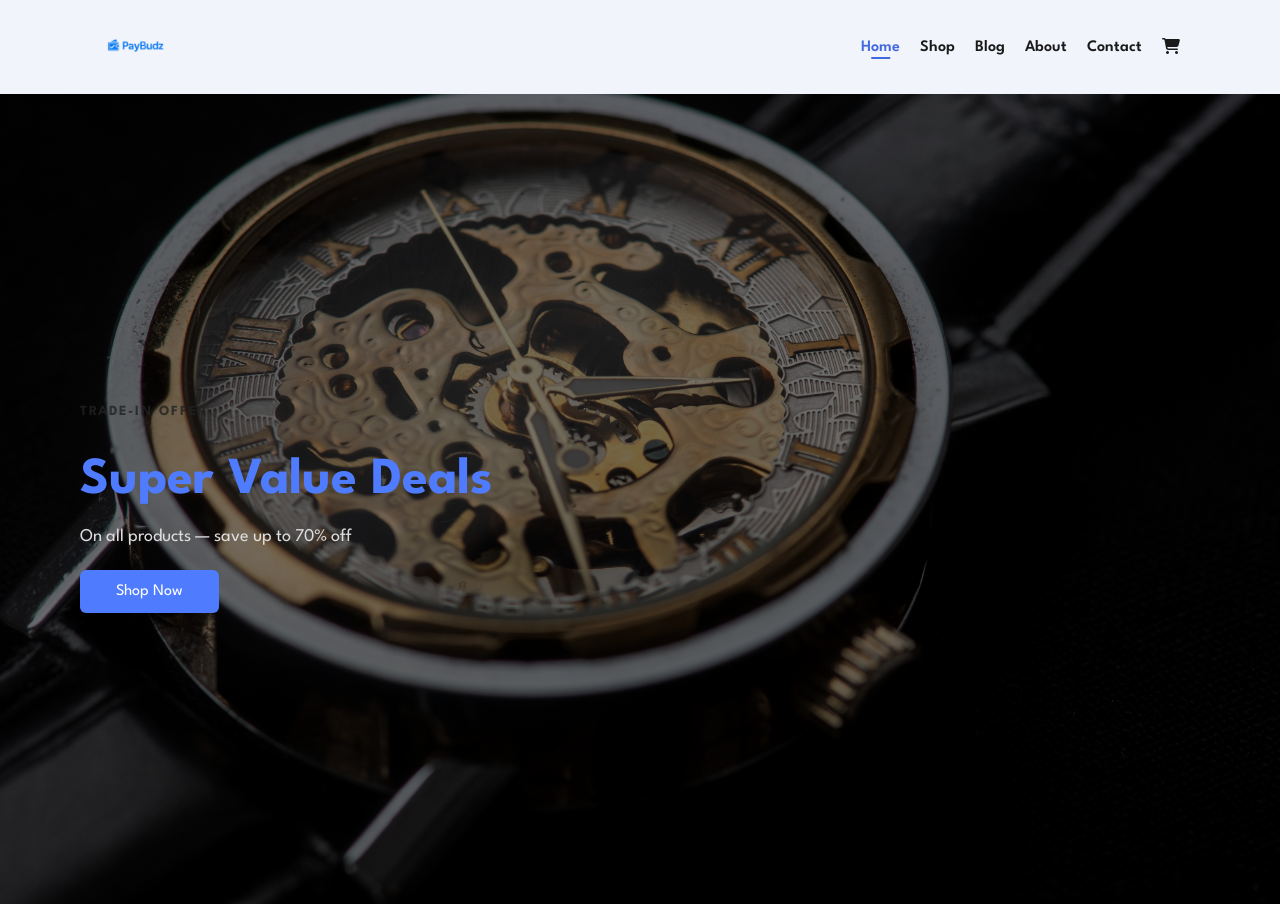
==== test.html @ e3bc3202 "initial commit for TONA project" ====
<!DOCTYPE html>
<html lang="en">
<head>
    <meta charset="UTF-8">
    <meta name="viewport" content="width=device-width, initial-scale=1.0">
    <title>My E-commerce Store</title>
    
    <!-- Google Fonts -->
    <link href="https://fonts.googleapis.com/css2?family=League+Spartan:wght@100..900&family=Poppins:wght@100;200;300;400;500;600;700;800;900&display=swap" rel="stylesheet">
    
    <!-- Font Awesome -->
    <link rel="stylesheet" href="https://cdnjs.cloudflare.com/ajax/libs/font-awesome/6.5.1/css/all.min.css"/>
    
    <style>
        /* Import Google Fonts */
* {
    margin: 0;
    padding: 0;
    box-sizing: border-box;
    font-family: 'League Spartan', 'Poppins', sans-serif;
}

body {
    width: 100%;
}

/* Typography */
h1 { font-size: 50px; line-height: 64px; color: #222; }
h2 { font-size: 46px; line-height: 54px; color: #222; }
h4 { font-size: 20px; line-height: 54px; color: #222; }
p { font-size: 16px; color: #465b52; margin: 15px 0 20px 0; }

/* Header */
#header {
  position: sticky;
  top: 0;
  z-index: 1000;
  background: #f2f4fb;
}

.header-container {
  max-width: 1200px;
  margin: auto;
  padding: 10px 60px;
  display: flex;
  align-items: center;
  justify-content: space-between;
}


.logo {
    width: 150px;
}

#navbar {
    display: flex;
    align-items: center;
    gap: 20px;
}

#navbar li {
    list-style: none;
    position: relative;
}

#navbar li a {
    text-decoration: none;
    font-size: 16px;
    font-weight: 600;
    color: #1a1a1a;
    transition: 0.3s ease;
}

#navbar li a:hover,
#navbar li a.active {
    color: royalblue;
}

#navbar li a.active::after,
#navbar li a:hover::after {
    content: "";
    width: 50%;
    height: 2px;
    background: royalblue;
    position: absolute;
    bottom: -4px;
    left: 50%;
    transform: translateX(-50%);
}

/* Mobile Menu */
#mobile-menu {
    display: none;
    font-size: 24px;
    cursor: pointer;
}

/* Hero Section */
#hero {
  position: relative;
  height: 90vh;
  background: url(./image/close-up-clock-with-time-change.jpg) center/cover no-repeat;
  display: flex;
  align-items: center;
}

.hero-overlay {
  position: absolute;
  inset: 0;
  background: rgba(0,0,0,0.55);
}

.hero-content {
  position: relative;
  max-width: 600px;
  margin-left: 80px;
  color: white;
}

.hero-content h4 {
  font-size: 14px;
  letter-spacing: 2px;
  text-transform: uppercase;
  opacity: 0.8;
}

.hero-content h1 {
  font-size: 52px;
  margin: 10px 0;
  color: #4f7cff;
}

.hero-content p {
  font-size: 18px;
  margin-bottom: 25px;
  color: #ddd;
}

.hero-content button {
  background: #4f7cff;
  color: white;
  padding: 14px 36px;
  border: none;
  font-size: 16px;
  cursor: pointer;
  border-radius: 6px;
  transition: 0.3s ease;
}

.hero-content button:hover {
  background: #355ad8;
}


/* Responsive */
@media screen and (max-width: 768px) {
    #header {
        padding: 15px 20px;
        flex-wrap: wrap;
    }

    #navbar {
        display: none;
        flex-direction: column;
        width: 100%;
        background-color: #E3E6F3;
        margin-top: 10px;
        padding: 10px 0;
    }

    #navbar.active {
        display: flex;
    }

    #navbar li {
        text-align: center;
        padding: 10px 0;
    }

    #mobile-menu {
        display: block;
    }

    #hero {
        padding: 0 20px;
        text-align: center;
        align-items: center;
    }

    #hero h1, #hero h2, #hero h4 {
        line-height: normal;
    }
}

    </style>
</head>
<body>

<!-- Header / Navbar -->
<header id="header">
  <div class="header-container">
    <a href="#" class="logo">
      <img src="./image/logome.png" alt="PayBudz logo" height="70px">
    </a>

    <nav>
      <ul id="navbar">
        <li><a class="active" href="#">Home</a></li>
        <li><a href="#">Shop</a></li>
        <li><a href="#">Blog</a></li>
        <li><a href="#">About</a></li>
        <li><a href="#">Contact</a></li>
        <li class="cart">
          <a href="#"><i class="fa-solid fa-cart-shopping"></i></a>
        </li>
      </ul>
    </nav>
  </div>
</header>

<section id="hero">
  <div class="hero-overlay"></div>

  <div class="hero-content">
    <h4>Trade-in Offer</h4>
    <h1>Super Value Deals</h1>
    <p>On all products — save up to 70% off</p>
    <button>Shop Now</button>
  </div>
</section>

<script src="script.js"></script>
</body>
</html>
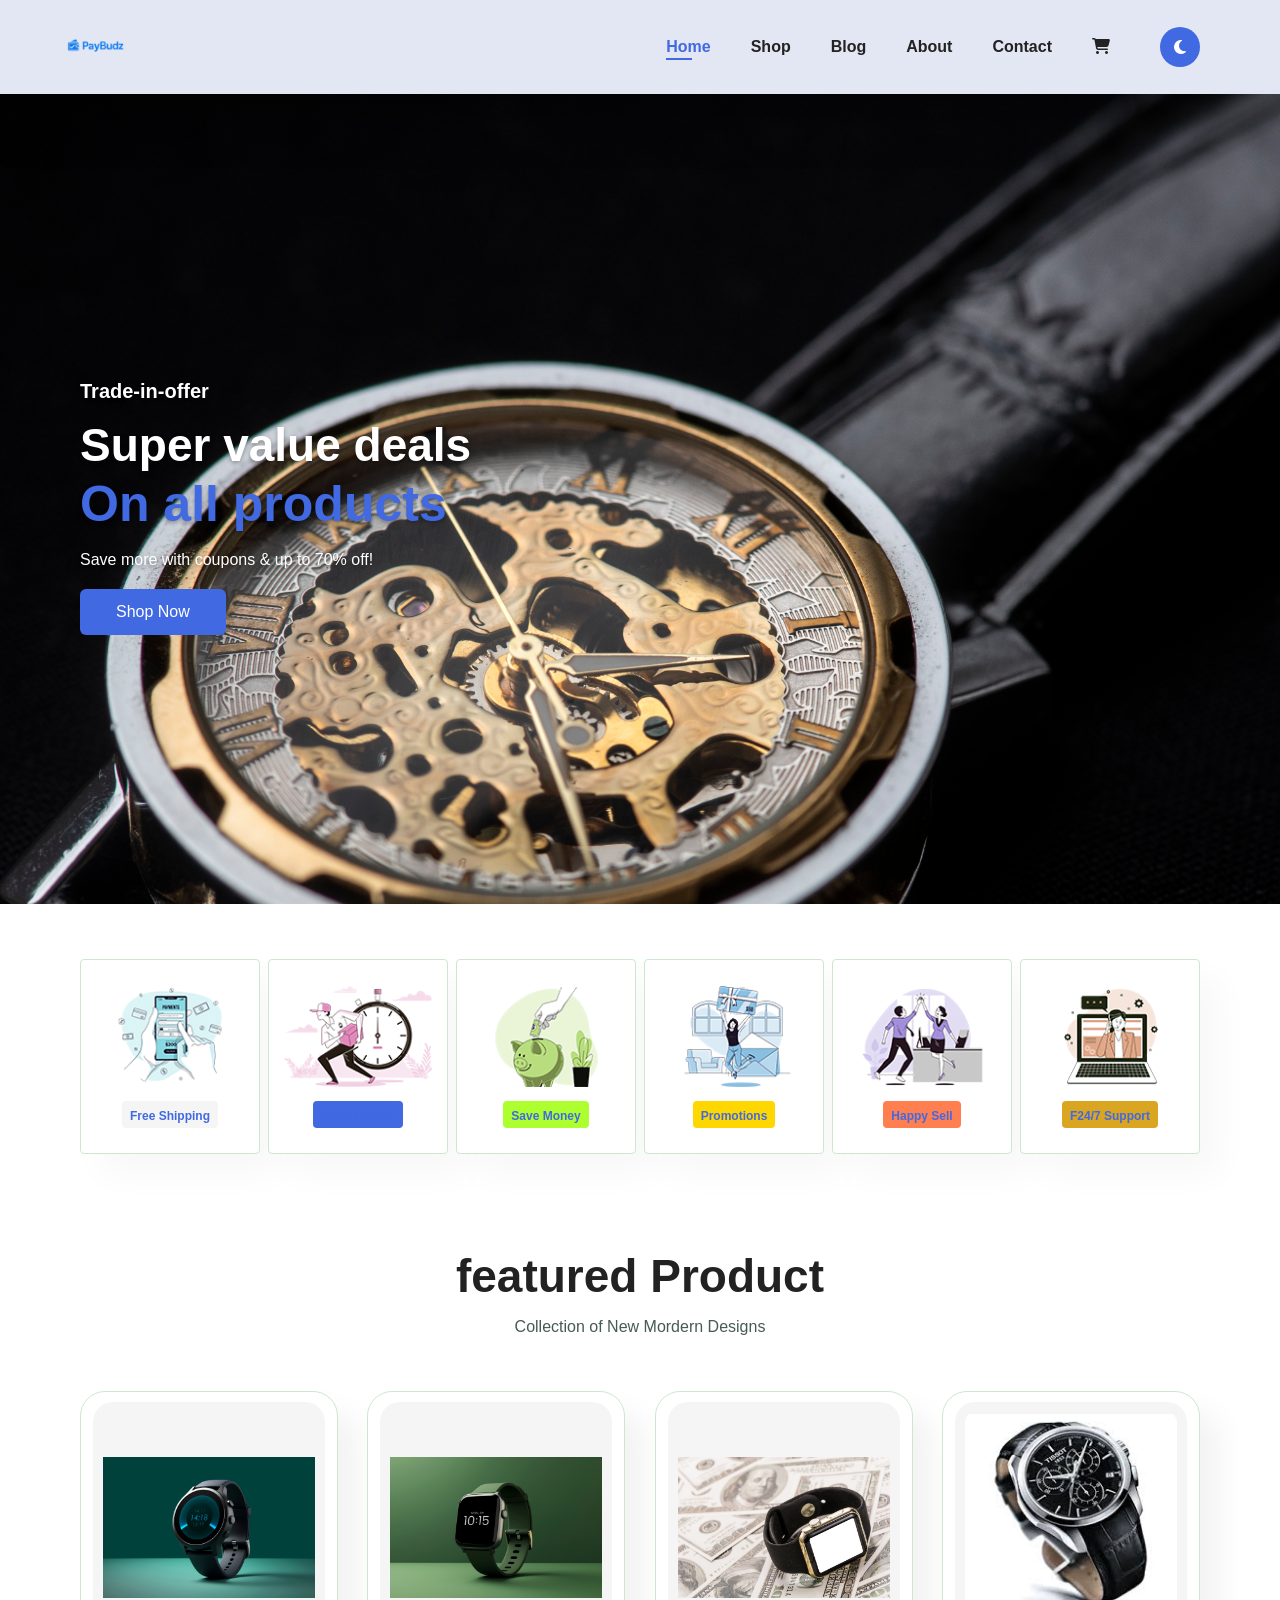
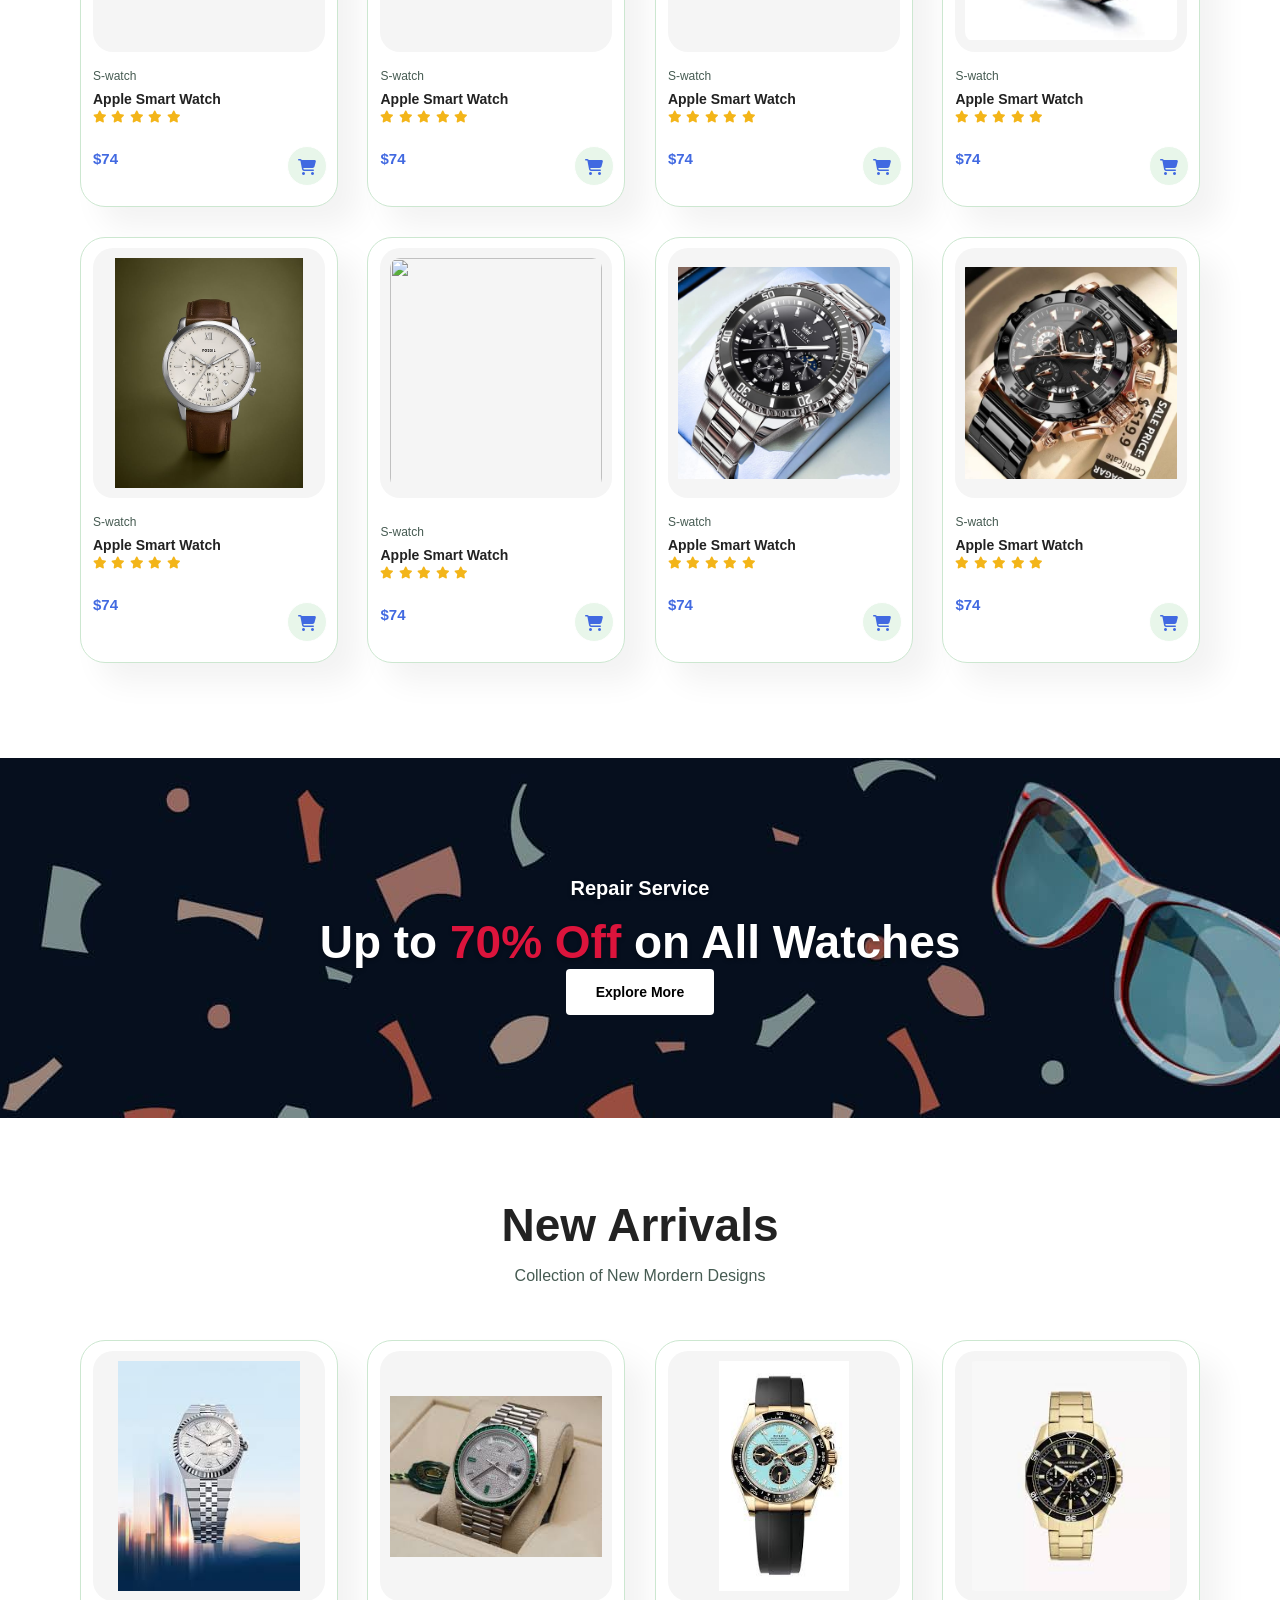
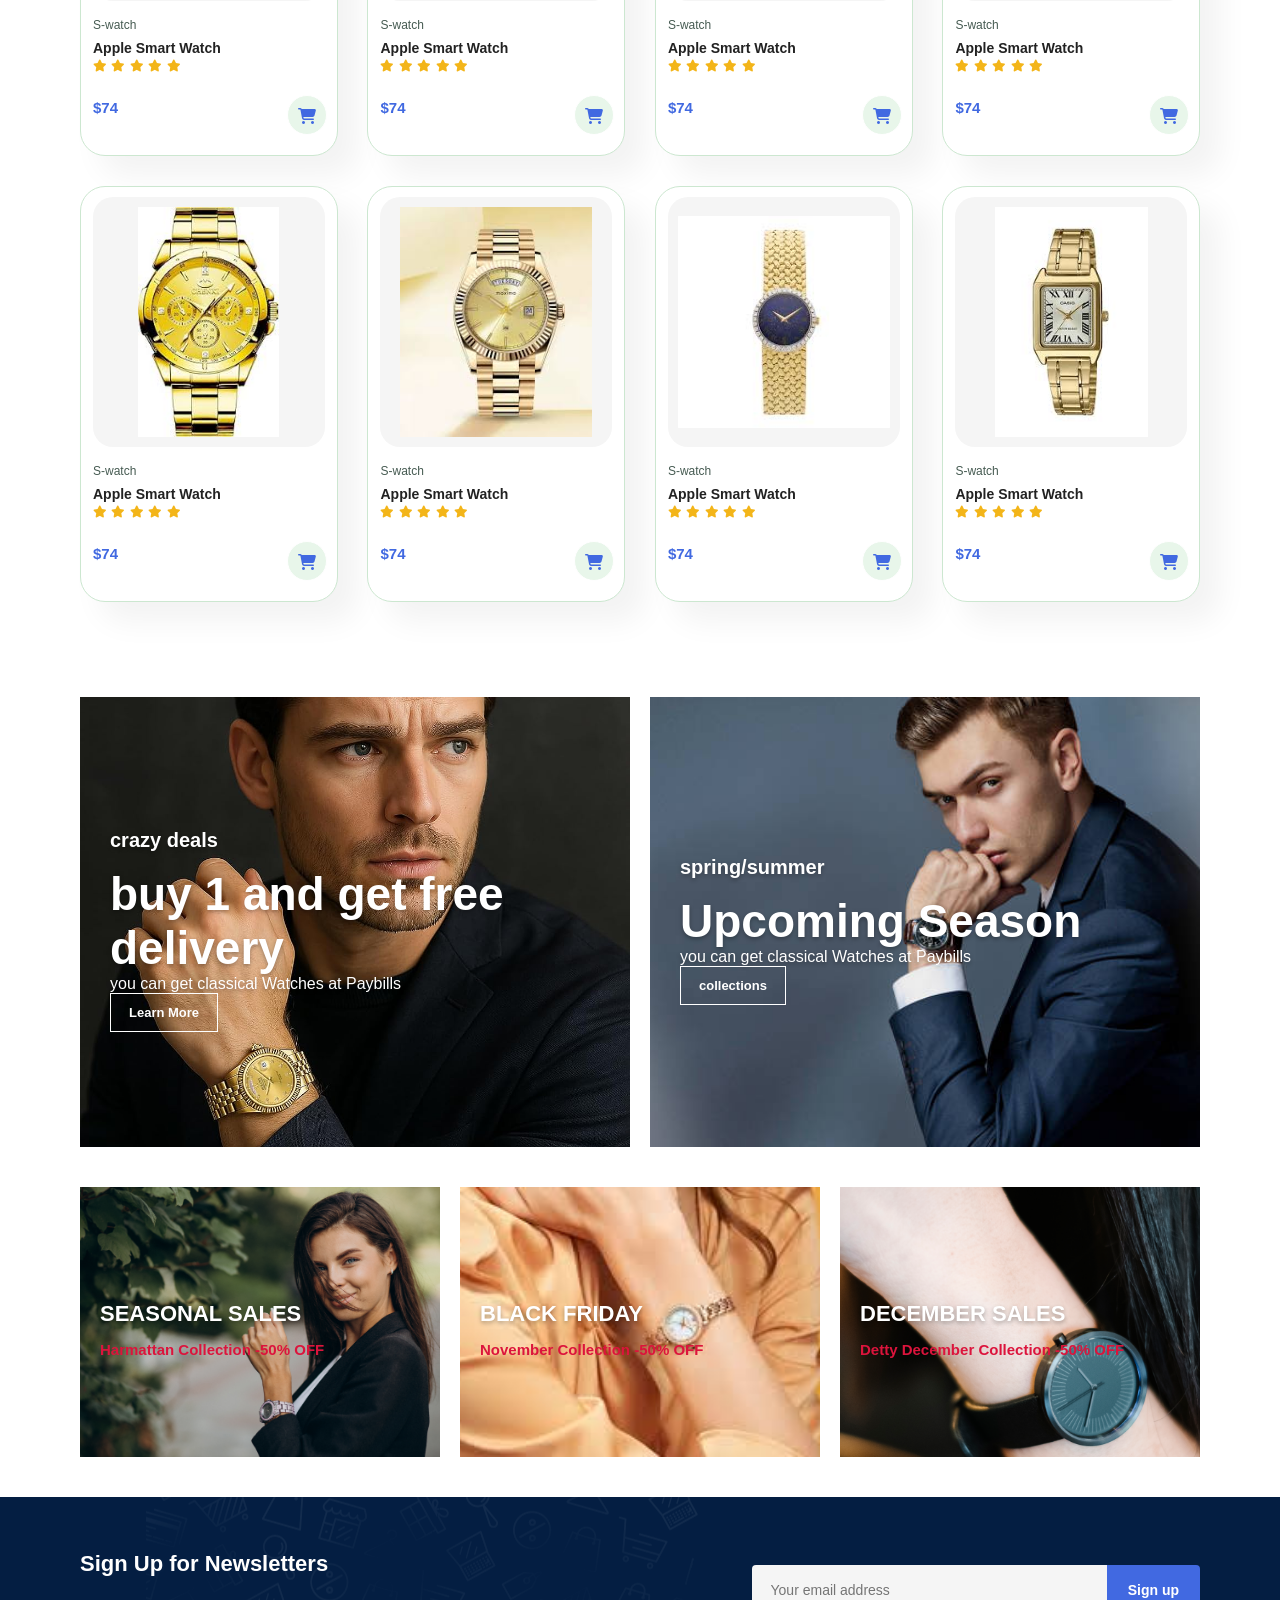
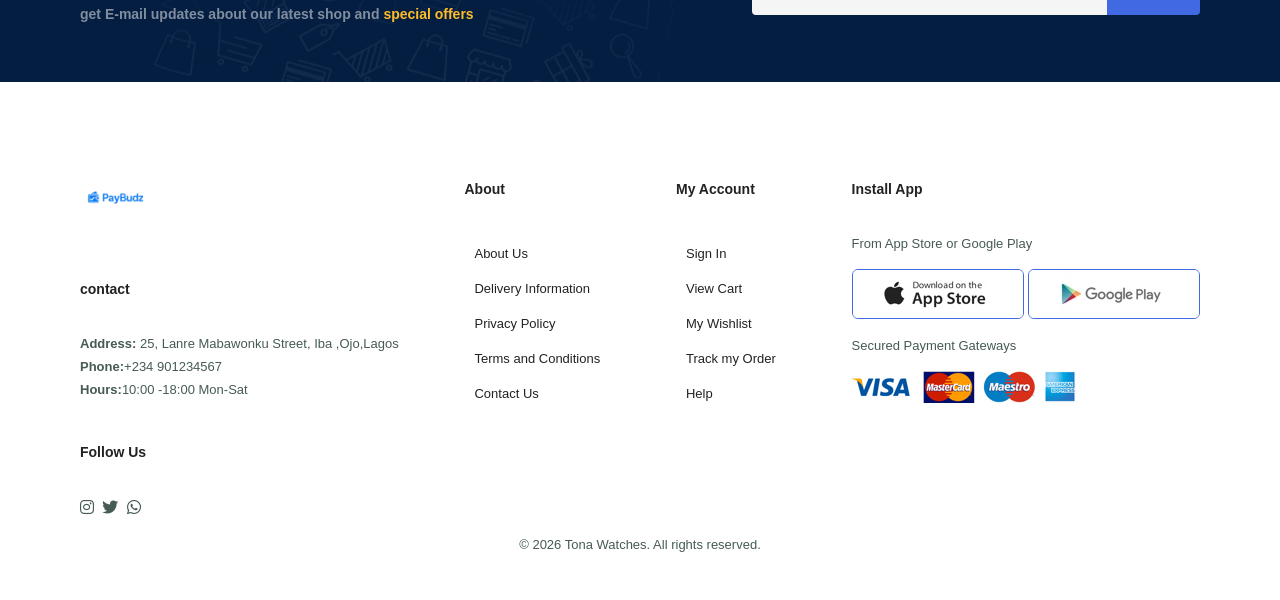
==== commit c46d33b9: "update project" ====
--- a/test.html
+++ b/test.html
@@ -3,63 +3,225 @@
 <head>
     <meta charset="UTF-8">
     <meta name="viewport" content="width=device-width, initial-scale=1.0">
-    <title>My E-commerce Store</title>
-    
-    <!-- Google Fonts -->
+    <title>index.html</title>
+     <!-- Google Fonts -->
     <link href="https://fonts.googleapis.com/css2?family=League+Spartan:wght@100..900&family=Poppins:wght@100;200;300;400;500;600;700;800;900&display=swap" rel="stylesheet">
     
     <!-- Font Awesome -->
     <link rel="stylesheet" href="https://cdnjs.cloudflare.com/ajax/libs/font-awesome/6.5.1/css/all.min.css"/>
-    
-    <style>
-        /* Import Google Fonts */
+   <!-- <link rel="stylesheet"  href="https://cdnjs.cloudflare.com/ajax/libs/font-awesome/5.15.4/css/all.min.css"/> -->
+
+   <style>
+    @import url('https://fonts.googleapis.com/css2?family=League+Spartan:wght@100..900&family=Poppins:ital,wght@0,100;0,200;0,300;0,400;0,500;0,600;0,700;0,800;0,900;1,100;1,200;1,300;1,400;1,500;1,600;1,700;1,800;1,900&display=swap');
+
+/* ============ CSS VARIABLES FOR THEMES ============ */
+:root {
+    /* 🌞 Light Mode (Default) */
+    --body-bg: #ffffff;
+    --text-primary: #222222;
+    --text-secondary: #465b52;
+    --text-light: #818ea0;
+    --header-bg: #E3E6F3;
+    --header-shadow: 0 20px 50px rgba(0,0,0,0.4);
+    --card-bg: #ffffff;
+    --card-border: #cce7d0;
+    --card-shadow: 20px 20px 30px rgba(0,0,0,0.05);
+    --card-shadow-hover: 20px 20px 30px rgba(0,0,0,0.06);
+    --accent-color: royalblue;
+    --accent-hover: #355ad8;
+    --button-bg: #ffffff;
+    --button-text: #000000;
+    --button-white-bg: transparent;
+    --button-white-border: #ffffff;
+    --input-bg: #f5f5f5;
+    --input-border: transparent;
+    --footer-bg: #ffffff;
+    --newsletter-bg: #041e42;
+    --newsletter-text: #818ea0;
+    --star-color: rgb(243, 181, 25);
+    --fe-box-bg-1: whitesmoke;
+    --fe-box-bg-2: royalblue;
+    --fe-box-bg-3: greenyellow;
+    --fe-box-bg-4: gold;
+    --fe-box-bg-5: coral;
+    --fe-box-bg-6: goldenrod;
+    --fe-box-text: royalblue;
+    --cart-btn-bg: #e8f6ea;
+    --cart-btn-text: royalblue;
+    --mobile-menu-bg: #E3E6F3;
+    --mobile-icon-color: #1a1a1a;
+    --link-color: #222222;
+    --link-hover: royalblue;
+    --hero-overlay-text: #ffffff;
+    --banner-span: crimson;
+    --highlight-yellow: #ffbd27;
+    --transition: 0.3s ease;
+    --hero-bg-light: url(./image/close-up-clock-with-time-change.jpg);
+--hero-bg-dark: url(./image/whitebghero.jpg);
+    
+}
+
+/* 🌙 Dark Mode */
+body.dark-mode {
+    --body-bg: #121212;
+    --text-primary: #f5f5f5;
+    --text-secondary: #b0b0b0;
+    --text-light: #888888;
+    --header-bg: #1e1e1e;
+    --header-shadow: 0 20px 50px rgba(0,0,0,0.6);
+    --card-bg: #1e1e1e;
+    --card-border: #333333;
+    --card-shadow: 20px 20px 30px rgba(0,0,0,0.2);
+    --card-shadow-hover: 20px 20px 30px rgba(0,0,0,0.3);
+    --accent-color: #6366f1;
+    --accent-hover: #4f46e5;
+    --button-bg: #2a2a2a;
+    --button-text: #f5f5f5;
+    --button-white-bg: transparent;
+    --button-white-border: #555555;
+    --input-bg: #2a2a2a;
+    --input-border: #444444;
+    --footer-bg: #1a1a1a;
+    --newsletter-bg: #0a2a5e;
+    --newsletter-text: #a0a0a0;
+    --star-color: rgb(255, 214, 102);
+    --fe-box-bg-1: #2a2a2a;
+    --fe-box-bg-2: #4f46e5;
+    --fe-box-bg-3: #84cc16;
+    --fe-box-bg-4: #fbbf24;
+    --fe-box-bg-5: #f97316;
+    --fe-box-bg-6: #f59e0b;
+    --fe-box-text: #93c5fd;
+    --cart-btn-bg: #1e3a2a;
+    --cart-btn-text: #6366f1;
+    --mobile-menu-bg: #1e1e1e;
+    --mobile-icon-color: #f5f5f5;
+    --link-color: #f5f5f5;
+    --link-hover: #6366f1;
+    --hero-overlay-text: #ffffff;
+    --banner-span: #f87171;
+    --highlight-yellow: #fcd34d;
+    --transition: 0.3s ease;
+    --hero-bg-light: url(./image/close-up-clock-with-time-change.jpg);
+--hero-bg-dark: url(./image/whitebghero.jpg);
+}
+
+/* ============ BASE RESET & TYPOGRAPHY ============ */
 * {
     margin: 0;
     padding: 0;
     box-sizing: border-box;
-    font-family: 'League Spartan', 'Poppins', sans-serif;
+    font-family: 'Spartan', sans-serif;
 }
 
 body {
     width: 100%;
-}
-
-/* Typography */
-h1 { font-size: 50px; line-height: 64px; color: #222; }
-h2 { font-size: 46px; line-height: 54px; color: #222; }
-h4 { font-size: 20px; line-height: 54px; color: #222; }
-p { font-size: 16px; color: #465b52; margin: 15px 0 20px 0; }
-
-/* Header */
+    background-color: var(--body-bg);
+    color: var(--text-primary);
+    transition: background-color var(--transition), color var(--transition);
+}
+
+h1 {
+    font-size: 50px;
+    line-height: 64px;
+    color: var(--text-primary);
+    transition: color var(--transition);
+}
+
+h2 {
+    font-size: 46px;
+    line-height: 54px;
+    color: var(--text-primary);
+    transition: color var(--transition);
+}
+
+h4 {
+    font-size: 20px;
+    line-height: 54px;
+    color: var(--text-primary);
+    transition: color var(--transition);
+}
+
+h6 {
+    font-weight: 700;
+    font-size: 12px;
+}
+
+p {
+    font-size: 16px;
+    color: var(--text-secondary);
+    margin: 15px 0 20px 0;
+    transition: color var(--transition);
+}
+
+.section-p1 {
+    padding: 40px 80px;
+}
+
+.section-m1 {
+    margin: 40px 0;
+}
+
+/* ============ BUTTONS ============ */
+button.normal {
+    font-size: 14px;
+    font-weight: 600;
+    padding: 15px 30px;
+    color: var(--button-text);
+    background-color: var(--button-bg);
+    border-radius: 4px;
+    cursor: pointer;
+    border: none;
+    outline: none;
+    transition: var(--transition);
+}
+
+button.normal:hover {
+    background-color: var(--accent-color);
+    color: #fff;
+}
+
+button.white {
+    font-size: 13px;
+    font-weight: 600;
+    padding: 11px 18px;
+    color: #fff;
+    background-color: var(--button-white-bg);
+    border: 1px solid var(--button-white-border);
+    cursor: pointer;
+    outline: none;
+    transition: var(--transition);
+}
+
+button.white:hover {
+    background-color: var(--accent-color);
+    border-color: var(--accent-color);
+}
+
+/* ============ HEADER & NAVIGATION ============ */
 #header {
-  position: sticky;
-  top: 0;
-  z-index: 1000;
-  background: #f2f4fb;
-}
-
-.header-container {
-  max-width: 1200px;
-  margin: auto;
-  padding: 10px 60px;
-  display: flex;
-  align-items: center;
-  justify-content: space-between;
-}
-
-
-.logo {
-    width: 150px;
+    display: flex;
+    align-items: center;
+    justify-content: space-between;
+    padding: 10px 60px;
+    background-color: var(--header-bg);
+    box-shadow: var(--header-shadow);
+    z-index: 999;
+    position: sticky;
+    top: 0;
+    left: 0;
+    transition: background-color var(--transition), box-shadow var(--transition);
 }
 
 #navbar {
     display: flex;
     align-items: center;
-    gap: 20px;
+    justify-content: center;
 }
 
 #navbar li {
     list-style: none;
+    padding: 0 20px;
     position: relative;
 }
 
@@ -67,168 +229,1259 @@
     text-decoration: none;
     font-size: 16px;
     font-weight: 600;
-    color: #1a1a1a;
-    transition: 0.3s ease;
+    color: var(--link-color);
+    transition: color var(--transition);
 }
 
 #navbar li a:hover,
 #navbar li a.active {
-    color: royalblue;
+    color: var(--accent-color);
 }
 
 #navbar li a.active::after,
 #navbar li a:hover::after {
     content: "";
-    width: 50%;
+    width: 30%;
     height: 2px;
-    background: royalblue;
+    background: var(--accent-color);
     position: absolute;
     bottom: -4px;
-    left: 50%;
-    transform: translateX(-50%);
-}
-
-/* Mobile Menu */
-#mobile-menu {
+    left: 20px;
+    transition: background-color var(--transition);
+}
+
+/* 🔆 Theme Toggle Button */
+#theme-toggle {
+    background: var(--accent-color);
+    color: #fff;
+    border: none;
+    border-radius: 50%;
+    width: 40px;
+    height: 40px;
+    cursor: pointer;
+    display: flex;
+    align-items: center;
+    justify-content: center;
+    font-size: 16px;
+    transition: all var(--transition);
+    margin-left: 10px;
+}
+
+#theme-toggle:hover {
+    background: var(--accent-hover);
+    transform: scale(1.05);
+}
+
+#theme-toggle .sun-icon {
     display: none;
+}
+
+body.dark-mode #theme-toggle .moon-icon {
+    display: none;
+}
+
+body.dark-mode #theme-toggle .sun-icon {
+    display: block;
+}
+
+#mobile {
+    display: none;
+    align-items: center;
+}
+
+#mobile i {
+    color: var(--mobile-icon-color);
     font-size: 24px;
+    padding-left: 20px;
+    transition: color var(--transition);
+}
+
+#close {
+    display: none;
+}
+
+/* ============ HERO SECTION ============ */
+#hero {
+    background-image: var(--hero-bg-light); /* ✅ Use variable */
+    height: 90vh;
+    width: 100%;
+    background-size: cover;
+    background-position: top 25% right 0;
+    padding: 0 80px;
+    display: flex;
+    flex-direction: column;
+    align-items: flex-start;
+    justify-content: center;
+    transition: background-image 0.5s ease-in-out;
+}
+
+/* Dark mode override */
+body.dark-mode #hero {
+    background-image: var(--hero-bg-dark); /* ✅ Switches on toggle */
+}
+
+#hero h4,
+#hero h2,
+#hero p {
+    color: var(--hero-overlay-text);
+    text-shadow: 0 2px 4px rgba(0,0,0,0.3);
+}
+
+#hero h1 {
+    color: var(--accent-color);
+    text-shadow: 0 2px 4px rgba(0,0,0,0.3);
+}
+
+#hero button {
+    background: var(--accent-color);
+    color: white;
+    padding: 14px 36px;
+    border: none;
+    font-size: 16px;
     cursor: pointer;
-}
-
-/* Hero Section */
-#hero {
-  position: relative;
-  height: 90vh;
-  background: url(./image/close-up-clock-with-time-change.jpg) center/cover no-repeat;
-  display: flex;
-  align-items: center;
-}
-
-.hero-overlay {
-  position: absolute;
-  inset: 0;
-  background: rgba(0,0,0,0.55);
-}
-
-.hero-content {
-  position: relative;
-  max-width: 600px;
-  margin-left: 80px;
-  color: white;
-}
-
-.hero-content h4 {
-  font-size: 14px;
-  letter-spacing: 2px;
-  text-transform: uppercase;
-  opacity: 0.8;
-}
-
-.hero-content h1 {
-  font-size: 52px;
-  margin: 10px 0;
-  color: #4f7cff;
-}
-
-.hero-content p {
-  font-size: 18px;
-  margin-bottom: 25px;
-  color: #ddd;
-}
-
-.hero-content button {
-  background: #4f7cff;
-  color: white;
-  padding: 14px 36px;
-  border: none;
-  font-size: 16px;
-  cursor: pointer;
-  border-radius: 6px;
-  transition: 0.3s ease;
-}
-
-.hero-content button:hover {
-  background: #355ad8;
-}
-
-
-/* Responsive */
-@media screen and (max-width: 768px) {
+    border-radius: 6px;
+    transition: var(--transition);
+}
+
+#hero button:hover {
+    background: var(--accent-hover);
+}
+
+/* ============ FEATURED SECTION ============ */
+#featured {
+    display: flex;
+    align-items: center;
+    justify-content: space-between;
+    flex-wrap: wrap;
+}
+
+#featured .fe-box {
+    width: 180px;
+    text-align: center;
+    padding: 25px 15px;
+    box-shadow: 20px 20px 34px rgba(0,0,0,0.03);
+    border: 1px solid var(--card-border);
+    border-radius: 4px;
+    margin: 15px 0;
+    background-color: var(--card-bg);
+    transition: background-color var(--transition), border-color var(--transition), box-shadow var(--transition);
+}
+
+#featured .fe-box:hover {
+    box-shadow: 10px 10px 54px rgba(70,62,221,0.1);
+}
+
+#featured .fe-box img {
+    width: 100%;
+    margin-bottom: 10px;
+}
+
+#featured .fe-box h6 {
+    display: inline-block;
+    padding: 9px 8px 6px 8px;
+    line-height: 1;
+    border-radius: 4px;
+    color: var(--fe-box-text);
+    background-color: var(--fe-box-bg-1);
+    /* transition: background-color var(--transition), color var(--transition); */
+}
+
+#featured .fe-box:nth-child(2) h6 { background-color: var(--fe-box-bg-2); }
+#featured .fe-box:nth-child(3) h6 { background-color: var(--fe-box-bg-3); }
+#featured .fe-box:nth-child(4) h6 { background-color: var(--fe-box-bg-4); }
+#featured .fe-box:nth-child(5) h6 { background-color: var(--fe-box-bg-5); }
+#featured .fe-box:nth-child(6) h6 { background-color: var(--fe-box-bg-6); }
+
+/* ============ PRODUCT SECTION ============ */
+#product1 {
+    text-align: center;
+}
+
+#product1 .pro-conatiner {
+    display: flex;
+    justify-content: space-between;
+    padding-top: 20px;
+    flex-wrap: wrap;
+}
+
+#product1 .pro {
+    width: 23%;
+    min-width: 250px;
+    padding: 10px 12px;
+    border: 1px solid var(--card-border);
+    border-radius: 25px;
+    cursor: pointer;
+    box-shadow: var(--card-shadow);
+    margin: 15px 0;
+    transition: var(--transition);
+    position: relative;
+    background-color: var(--card-bg);
+}
+
+#product1 .pro:hover {
+    box-shadow: var(--card-shadow-hover);
+}
+
+#product1 .pro img {
+    width: 100%;
+    height: 250px;
+    object-fit: contain;
+    background-color: var(--input-bg);
+    padding: 10px;
+    border-radius: 20px;
+    transition: transform 0.3s ease, background-color var(--transition);
+}
+
+#product1 .pro:hover img {
+    transform: scale(1.05);
+}
+
+#product1 .pro .des {
+    text-align: start;
+    padding: 10px 0;
+}
+
+#product1 .pro .des span {
+    color: var(--text-secondary);
+    font-size: 12px;
+    transition: color var(--transition);
+}
+
+#product1 .pro .des h5 {
+    padding-top: 7px;
+    color: var(--text-primary);
+    font-size: 14px;
+    transition: color var(--transition);
+}
+
+#product1 .pro .des i {
+    font-size: 12px;
+    color: var(--star-color);
+    transition: color var(--transition);
+}
+
+#product1 .pro .des h4 {
+    padding-top: 7px;
+    font-size: 15px;
+    font-weight: 700;
+    color: var(--accent-color);
+    transition: color var(--transition);
+}
+
+#product1 .pro #tro {
+    width: 40px;
+    height: 40px;
+    border-radius: 50%;
+    line-height: 40px;
+    background-color: var(--cart-btn-bg);
+    color: var(--cart-btn-text);
+    border: 1px solid var(--button-white-border);
+    position: absolute;
+    bottom: 20px;
+    right: 10px;
+    transition: background-color var(--transition), color var(--transition), border-color var(--transition);
+}
+
+/* ============ BANNER SECTIONS ============ */
+#banner {
+    display: flex;
+    flex-direction: column;
+    justify-content: center;
+    align-items: center;
+    text-align: center;
+    background-image: url(./image/banner/b2.jpg);
+    width: 100%;
+    height: 40vh;
+    background-size: cover;
+    background-position: center;
+}
+
+#banner h4,
+#banner h2 {
+    color: #fff;
+    text-shadow: 0 2px 4px rgba(0,0,0,0.3);
+}
+
+#banner span {
+    color: var(--banner-span);
+}
+
+#sm-banner {
+    display: flex;
+    gap: 20px;
+    flex-wrap: wrap;
+}
+
+#sm-banner .banner-box {
+    flex: 1 1 48%;
+    height: 50vh;
+    padding: 30px;
+    display: flex;
+    flex-direction: column;
+    justify-content: center;
+    align-items: flex-start;
+    background-size: cover;
+    background-position: center;
+}
+
+.banner1 { background-image: url(./image/banner/miw-1.jpg); }
+.banner2 { background-image: url(./image/banner/miw-2.jpg); }
+
+#sm-banner h4,
+#sm-banner h2,
+#sm-banner span {
+    color: #fff;
+    text-shadow: 0 2px 4px rgba(0,0,0,0.3);
+}
+
+#banner3 {
+    display: flex;
+    justify-content: space-between;
+    flex-wrap: wrap;
+    padding: 0 80px;
+    gap: 20px;
+}
+
+#banner3 .banner-box {
+    flex: 1 1 32%;
+    height: 30vh;
+    padding: 20px;
+    display: flex;
+    flex-direction: column;
+    justify-content: center;
+    align-items: flex-start;
+    background-size: cover;
+    background-position: center;
+    background-image: url(./image/banner/wiw3.jpg);
+}
+
+#banner3 .banner-box2 { background-image: url(./image/banner/wiw2.jpg); }
+#banner3 .banner-box3 { background-image: url(./image/banner/wiw4.jpg); }
+
+#banner3 h2 {
+    color: #fff;
+    font-weight: 900;
+    font-size: 22px;
+    text-shadow: 0 2px 4px rgba(0,0,0,0.3);
+}
+
+#banner3 h3 {
+    color: var(--banner-span);
+    font-weight: 800;
+    font-size: 15px;
+}
+
+/* ============ NEWSLETTER ============ */
+#newsletter {
+    display: flex;
+    justify-content: space-between;
+    flex-wrap: wrap;
+    align-items: center;
+    background-image: url(./image/banner/b14.png);
+    background-repeat: no-repeat;
+    background-position: 20% 30%;
+    background-color: var(--newsletter-bg);
+    transition: background-color var(--transition);
+}
+
+#newsletter h4 {
+    font-size: 22px;
+    font-weight: 700;
+    color: #fff;
+}
+
+#newsletter p {
+    font-size: 14px;
+    font-weight: 600;
+    color: var(--newsletter-text);
+    transition: color var(--transition);
+}
+
+#newsletter p span {
+    color: var(--highlight-yellow);
+}
+
+#newsletter .form {
+    display: flex;
+    width: 40%;
+}
+
+#newsletter input {
+    height: 3.125rem;
+    padding: 0 1.25em;
+    font-size: 14px;
+    width: 100%;
+    border: 1px solid var(--input-border);
+    outline: none;
+    border-radius: 4px 0 0 4px;
+    background-color: var(--input-bg);
+    color: var(--text-primary);
+    transition: background-color var(--transition), color var(--transition), border-color var(--transition);
+}
+
+#newsletter button {
+    height: 3.125rem;
+    padding: 0 1.5em;
+    background-color: var(--accent-color);
+    color: white;
+    border: none;
+    cursor: pointer;
+    white-space: nowrap;
+    border-radius: 0 4px 4px 0;
+    transition: background-color var(--transition);
+}
+
+#newsletter button:hover {
+    background-color: var(--accent-hover);
+}
+
+/* ============ FOOTER ============ */
+footer {
+    display: flex;
+    flex-wrap: wrap;
+    justify-content: space-between;
+    background-color: var(--footer-bg);
+    transition: background-color var(--transition);
+}
+
+footer .col {
+    display: flex;
+    flex-direction: column;
+    align-items: flex-start;
+    margin-bottom: 20px;
+}
+
+footer .logo {
+    margin-bottom: 30px;
+}
+
+footer h4 {
+    font-size: 14px;
+    padding-bottom: 20px;
+    color: var(--text-primary);
+    transition: color var(--transition);
+}
+
+footer p {
+    font-size: 13px;
+    margin: 0 0 8px 0;
+    color: var(--text-secondary);
+    transition: color var(--transition);
+}
+
+footer a {
+    font-size: 13px;
+    text-decoration: none;
+    color: var(--link-color);
+    margin: 10px;
+    transition: color var(--transition);
+}
+
+footer .follow {
+    margin-top: 20px;
+}
+
+footer .follow i {
+    color: var(--text-secondary);
+    padding-right: 4px;
+    cursor: pointer;
+    transition: color var(--transition);
+}
+
+footer .install .row img {
+    border: 1px solid var(--accent-color);
+    border-radius: 6px;
+}
+
+footer .install img {
+    margin: 10px 0 15px 0;
+}
+
+footer .follow i:hover,
+footer a:hover {
+    color: var(--link-hover);
+}
+
+footer .copyright {
+    width: 100%;
+    text-align: center;
+    color: var(--text-secondary);
+    transition: color var(--transition);
+}
+
+/* ============ MEDIA QUERIES ============ */
+@media (max-width: 799px) {
+    .section-p1 {
+        padding: 40px 40px;
+    }
+    
+    #navbar {
+        display: flex;
+        flex-direction: column;
+        align-items: flex-start;
+        justify-content: flex-start;
+        position: fixed;
+        top: 0;
+        right: -300px;
+        height: 100vh;
+        width: 300px;
+        background-color: var(--mobile-menu-bg);
+        box-shadow: 0 40px 60px rgba(0,0,0,0.03);
+        padding: 80px 0 0 10px;
+        transition: right 0.3s, background-color var(--transition);
+    }
+    
+    #navbar.active {
+        right: 0px;
+    }
+    
+    #navbar li {
+        margin-bottom: 25px;
+    }
+
+    #mobile {
+        display: flex; 
+        align-items: center;
+    }
+
+    #mobile i {
+        color: var(--mobile-icon-color);
+        font-size: 24px;
+        padding-left: 20px;
+        transition: color var(--transition);
+    }
+
+    #close {
+        display: initial;
+        position: absolute;
+        top: 30px;
+        left: 30px;
+        color: var(--text-primary);
+        font-size: 24px;
+        transition: color var(--transition);
+    }
+
+    #lg-bag {
+        display: none;
+    }
+
+    #hero {
+        height: 70vh;
+        padding: 0 80px;
+        background-position: top 30% right 30px;
+    }
+
+    #featured {
+        justify-content: center;
+    }
+
+    #featured .fe-box {
+        margin: 15px 15px;
+    }
+
+    #product1 .pro-conatiner {
+        justify-content: center;
+    }
+
+    #product1 .pro {
+        margin: 15px;
+    }
+
+    #banner {
+        height: 20vh;
+    }
+
+    #sm-banner .banner-box {
+        min-width: 100%;
+        height: 30vh;
+    }
+
+    #banner3 {
+        padding: 0 40px;
+    }
+  
+    #banner3 .banner-box {
+        min-width: 28%;
+    }
+
+    #newsletter .form {
+        width: 60%;
+    }
+}
+
+@media (max-width: 477px) {
+    .section-p1 {
+        padding: 20px;
+    }
+   
     #header {
-        padding: 15px 20px;
-        flex-wrap: wrap;
-    }
-
-    #navbar {
-        display: none;
-        flex-direction: column;
-        width: 100%;
-        background-color: #E3E6F3;
-        margin-top: 10px;
-        padding: 10px 0;
-    }
-
-    #navbar.active {
-        display: flex;
-    }
-
-    #navbar li {
-        text-align: center;
-        padding: 10px 0;
-    }
-
-    #mobile-menu {
-        display: block;
-    }
-
+        padding: 10px 30px;
+    }
+    
+    h1 { font-size: 38px; }
+    h2 { font-size: 32px; }
+    
     #hero {
         padding: 0 20px;
-        text-align: center;
-        align-items: center;
-    }
-
-    #hero h1, #hero h2, #hero h4 {
-        line-height: normal;
-    }
-}
-
-    </style>
+        background-position: 55%;
+    }
+
+    #featured {
+        justify-content: space-between;
+    }
+    
+    #featured .fe-box {
+        width: 155px;
+        margin: 0 0 15px 0;
+    }
+
+    #product1 .pro {
+        width: 100%;
+    }
+
+    #banner {
+        height: 40vh;
+    }
+
+    #sm-banner .banner-box {
+        height: 40vh;
+    }
+
+    #sm-banner .banner-box2 {
+        margin-top: 20px;
+    }
+
+    #banner3 {
+        padding: 0 20px;
+    }
+
+    #banner3 .banner-box {
+        width: 100%;
+    }
+
+    #newsletter {
+        padding: 40px 20px;
+    }
+    
+    #newsletter .form {
+        width: 100%;
+    }
+
+    footer .copyright {
+        text-align: start;
+    }
+
+    /* Single Product Page */
+    #prodetails {
+        display: flex;
+        flex-direction: column;
+    }
+
+    #prodetails .single-pro-image {
+        width: 100%;
+        margin-right: 0px;
+    }
+
+    #prodetails .single-pro-details {
+        width: 100%;
+    }
+
+    /* Blog Page */
+    #blog {
+        padding: 100px 20px 0 20px;
+    }
+
+    #blog .blog-box {
+        display: flex;
+        flex-direction: column;
+        align-items: flex-start;
+    }
+
+    #blog .blog-img {
+        width: 100%;
+        margin-right: 0;
+        margin-bottom: 30px;
+    }
+
+    #blog .blog-details {
+        width: 100%;
+    }
+
+    /* About Page */
+    #about-head {
+        flex-direction: column;
+    }
+    
+    #about-head img {
+        width: 100%;
+        margin-bottom: 20px;
+    }
+
+    #about-head div {
+        padding-left: 0px;
+    }
+
+    #about-app .video {
+        width: 100%;
+    }
+    
+    /* Contact Page */
+    #contact-details {
+        flex-direction: column;
+    }
+
+    #contact-details .details {
+        width: 100%;
+        margin-bottom: 30%;
+    }
+
+    #contact-details .map {
+        width: 100%;
+    }
+
+    #form-details {
+        margin: 10px;
+        padding: 30px 10px;
+        flex-wrap: wrap;
+    }
+
+    #form-details form {
+        width: 100%;
+        margin-bottom: 30px;
+    }
+
+    /* Cart Page */
+    #cart-add {
+        flex-direction: column;
+    }
+    
+    #coupon {
+        width: 100%;
+    }
+
+    #subtotal {
+        width: 100%;
+        padding: 20px;  
+    }
+}
+</style>
+
 </head>
 <body>
 
-<!-- Header / Navbar -->
-<header id="header">
-  <div class="header-container">
-    <a href="#" class="logo">
-      <img src="./image/logome.png" alt="PayBudz logo" height="70px">
-    </a>
-
-    <nav>
-      <ul id="navbar">
-        <li><a class="active" href="#">Home</a></li>
-        <li><a href="#">Shop</a></li>
-        <li><a href="#">Blog</a></li>
-        <li><a href="#">About</a></li>
-        <li><a href="#">Contact</a></li>
-        <li class="cart">
-          <a href="#"><i class="fa-solid fa-cart-shopping"></i></a>
+ <section id="header">
+    <a href="#"><img src="./image/logome.png" alt="" class="logo" height="70px"></a>
+
+    <div>
+        <div>
+    <ul id="navbar">
+        <li><a class="active" href="index.html">Home</a></li>
+        <li><a href="shop.html">Shop</a></li>
+        <li><a href="blog.html">Blog</a></li>
+        <li><a href="about.html">About</a></li>
+        <li><a href="contact.html">Contact</a></li>
+        <li id="lg-bag"><a href="cart.html"><i class="fa-solid fa-cart-shopping"></i></a></li>
+        
+        <!-- 🔆 Theme Toggle Button -->
+        <li>
+            <button id="theme-toggle" class="theme-btn" aria-label="Toggle dark mode">
+                <i class="fa-solid fa-moon moon-icon"></i>
+                <i class="fa-solid fa-sun sun-icon"></i>
+            </button>
         </li>
-      </ul>
-    </nav>
+        
+        <a href="#" id="close"><i class="fa-solid fa-xmark"></i></a>
+    </ul>
+</div>
+    </div>
+    <div id="mobile">
+       <a href="cart.html"><i class="fa-solid fa-cart-shopping"></a></i> 
+       <i id="bar" class="fas fa-outdent"></i>
+    </div>
+ </section>
+
+ <section id="hero">
+   <h4>Trade-in-offer</h4>
+   <h2>Super value deals</h2>
+   <h1>On all products</h1>
+   <p>Save more with coupons & up to 70% off!</p>
+   <button>Shop Now</button>
+ </section>
+
+<section id="featured" class="section-p1">
+    <div class="fe-box">
+        <img src="./image/featured/f1.png" alt="">
+        <h6>Free Shipping</h6>
+        </div>
+         <div class="fe-box">
+        <img src="./image/featured/f2.png" alt="">
+        <h6>Online Order</h6>
+        </div>
+         <div class="fe-box">
+        <img src="./image/featured/f3.png" alt="">
+        <h6>Save Money</h6>
+        </div>
+         <div class="fe-box">
+        <img src="./image/featured/f4.png" alt="">
+        <h6>Promotions</h6>
+        </div>
+         <div class="fe-box">
+        <img src="./image/featured/f5.png" alt="">
+        <h6>Happy Sell</h6>
+        </div>
+         <div class="fe-box">
+        <img src="./image/featured/f6.png" alt="">
+        <h6>F24/7 Support</h6>
+        </div>
+        
+    
+
+</section>
+
+<section id="product1" class="section-p1">
+    <h2>featured Product</h2>
+    <p>Collection of New Mordern Designs</p>
+    <div class="pro-conatiner">
+        <div class="pro">
+            <img src="image/products/w1.jpg" alt="">
+            <div class="des">
+                <span>S-watch</span>
+                <h5>Apple Smart Watch</h5>
+        <div class="star">
+             <i class="fa-solid fa-star"></i>
+            <i class="fa-solid fa-star"></i>
+             <i class="fa-solid fa-star"></i>
+             <i class="fa-solid fa-star"></i>
+             <i class="fa-solid fa-star"></i>
+        </div>
+         <h4>$74</h4>
+        </div>
+           <a href="#"><i class="fa-solid fa-cart-shopping" id="tro"></i></a>
+
+        </div>
+        <div class="pro">
+            <img src="image/products/w2.jpg" alt="">
+            <div class="des">
+                <span>S-watch</span>
+                <h5>Apple Smart Watch</h5>
+        <div class="star">
+             <i class="fa-solid fa-star"></i>
+            <i class="fa-solid fa-star"></i>
+             <i class="fa-solid fa-star"></i>
+             <i class="fa-solid fa-star"></i>
+             <i class="fa-solid fa-star"></i>
+        </div>
+         <h4>$74</h4>
+        </div>
+           <a href="#"><i class="fa-solid fa-cart-shopping" id="tro"></i></a>
+
+        </div>
+        <div class="pro">
+            <img src="image/products/w3.jpg" alt="">
+            <div class="des">
+                <span>S-watch</span>
+                <h5>Apple Smart Watch</h5>
+        <div class="star">
+             <i class="fa-solid fa-star"></i>
+            <i class="fa-solid fa-star"></i>
+             <i class="fa-solid fa-star"></i>
+             <i class="fa-solid fa-star"></i>
+             <i class="fa-solid fa-star"></i>
+        </div>
+         <h4>$74</h4>
+        </div>
+           <a href="#"><i class="fa-solid fa-cart-shopping" id="tro"></i></a>
+
+        </div>
+        <div class="pro">
+            <img src="image/products/w4.jpg" alt="">
+            <div class="des">
+                <span>S-watch</span>
+                <h5>Apple Smart Watch</h5>
+        <div class="star">
+             <i class="fa-solid fa-star"></i>
+            <i class="fa-solid fa-star"></i>
+             <i class="fa-solid fa-star"></i>
+             <i class="fa-solid fa-star"></i>
+             <i class="fa-solid fa-star"></i>
+        </div>
+         <h4>$74</h4>
+        </div>
+           <a href="#"><i class="fa-solid fa-cart-shopping" id="tro"></i></a>
+
+        </div>
+        <div class="pro">
+            <img src="image/products/w5.jpg" alt="">
+            <div class="des">
+                <span>S-watch</span>
+                <h5>Apple Smart Watch</h5>
+        <div class="star">
+             <i class="fa-solid fa-star"></i>
+            <i class="fa-solid fa-star"></i>
+             <i class="fa-solid fa-star"></i>
+             <i class="fa-solid fa-star"></i>
+             <i class="fa-solid fa-star"></i>
+        </div>
+         <h4>$74</h4>
+        </div>
+           <a href="#"><i class="fa-solid fa-cart-shopping" id="tro"></i></a>
+
+        </div>
+        <div class="pro">
+            <img src="image/products/w6.jpg" alt="">
+            <div class="des">
+                <span>S-watch</span>
+                <h5>Apple Smart Watch</h5>
+        <div class="star">
+             <i class="fa-solid fa-star"></i>
+            <i class="fa-solid fa-star"></i>
+             <i class="fa-solid fa-star"></i>
+             <i class="fa-solid fa-star"></i>
+             <i class="fa-solid fa-star"></i>
+        </div>
+         <h4>$74</h4>
+        </div>
+           <a href="#"><i class="fa-solid fa-cart-shopping" id="tro"></i></a>
+
+        </div>
+        <div class="pro">
+            <img src="image/products/w7.jpg" alt="">
+            <div class="des">
+                <span>S-watch</span>
+                <h5>Apple Smart Watch</h5>
+        <div class="star">
+             <i class="fa-solid fa-star"></i>
+            <i class="fa-solid fa-star"></i>
+             <i class="fa-solid fa-star"></i>
+             <i class="fa-solid fa-star"></i>
+             <i class="fa-solid fa-star"></i>
+        </div>
+         <h4>$74</h4>
+        </div>
+           <a href="#"><i class="fa-solid fa-cart-shopping" id="tro"></i></a>
+
+        </div>
+        <div class="pro">
+            <img src="image/products/w9.jpg" alt="">
+            <div class="des">
+                <span>S-watch</span>
+                <h5>Apple Smart Watch</h5>
+        <div class="star">
+             <i class="fa-solid fa-star"></i>
+            <i class="fa-solid fa-star"></i>
+             <i class="fa-solid fa-star"></i>
+             <i class="fa-solid fa-star"></i>
+             <i class="fa-solid fa-star"></i>
+        </div>
+         <h4>$74</h4>
+        </div>
+           <a href="#"><i class="fa-solid fa-cart-shopping" id="tro"></i></a>
+
+        </div>
+    </div>
+
+</section>
+<section id="banner" class="section-m1">
+    <h4>Repair Service</h4>
+    <h2>Up to <span>70% Off</span> on All Watches </h2>
+    <button class="normal">Explore More</button>
+
+</section>
+
+<section id="product1" class="section-p1">
+    <h2>New Arrivals</h2>
+    <p>Collection of New Mordern Designs</p>
+    <div class="pro-conatiner">
+        <div class="pro">
+            <img src="image/products/wn1.jpg" alt="">
+            <div class="des">
+                <span>S-watch</span>
+                <h5>Apple Smart Watch</h5>
+        <div class="star">
+             <i class="fa-solid fa-star"></i>
+            <i class="fa-solid fa-star"></i>
+             <i class="fa-solid fa-star"></i>
+             <i class="fa-solid fa-star"></i>
+             <i class="fa-solid fa-star"></i>
+        </div>
+         <h4>$74</h4>
+        </div>
+           <a href="#"><i class="fa-solid fa-cart-shopping" id="tro"></i></a>
+
+        </div>
+        <div class="pro">
+            <img src="image/products/wn2.jpg" alt="">
+            <div class="des">
+                <span>S-watch</span>
+                <h5>Apple Smart Watch</h5>
+        <div class="star">
+             <i class="fa-solid fa-star"></i>
+            <i class="fa-solid fa-star"></i>
+             <i class="fa-solid fa-star"></i>
+             <i class="fa-solid fa-star"></i>
+             <i class="fa-solid fa-star"></i>
+        </div>
+         <h4>$74</h4>
+        </div>
+           <a href="#"><i class="fa-solid fa-cart-shopping" id="tro"></i></a>
+
+        </div>
+        <div class="pro">
+            <img src="image/products/wn3.jpg" alt="">
+            <div class="des">
+                <span>S-watch</span>
+                <h5>Apple Smart Watch</h5>
+        <div class="star">
+             <i class="fa-solid fa-star"></i>
+            <i class="fa-solid fa-star"></i>
+             <i class="fa-solid fa-star"></i>
+             <i class="fa-solid fa-star"></i>
+             <i class="fa-solid fa-star"></i>
+        </div>
+         <h4>$74</h4>
+        </div>
+           <a href="#"><i class="fa-solid fa-cart-shopping" id="tro"></i></a>
+
+        </div>
+        <div class="pro">
+            <img src="image/products/wn4.jpg" alt="">
+            <div class="des">
+                <span>S-watch</span>
+                <h5>Apple Smart Watch</h5>
+        <div class="star">
+             <i class="fa-solid fa-star"></i>
+            <i class="fa-solid fa-star"></i>
+             <i class="fa-solid fa-star"></i>
+             <i class="fa-solid fa-star"></i>
+             <i class="fa-solid fa-star"></i>
+        </div>
+         <h4>$74</h4>
+        </div>
+           <a href="#"><i class="fa-solid fa-cart-shopping" id="tro"></i></a>
+
+        </div>
+        <div class="pro">
+            <img src="image/products/wn5.jpg" alt="">
+            <div class="des">
+                <span>S-watch</span>
+                <h5>Apple Smart Watch</h5>
+        <div class="star">
+             <i class="fa-solid fa-star"></i>
+            <i class="fa-solid fa-star"></i>
+             <i class="fa-solid fa-star"></i>
+             <i class="fa-solid fa-star"></i>
+             <i class="fa-solid fa-star"></i>
+        </div>
+         <h4>$74</h4>
+        </div>
+           <a href="#"><i class="fa-solid fa-cart-shopping" id="tro"></i></a>
+
+        </div>
+        <div class="pro">
+            <img src="image/products/wn6.jpg" alt="">
+            <div class="des">
+                <span>S-watch</span>
+                <h5>Apple Smart Watch</h5>
+        <div class="star">
+             <i class="fa-solid fa-star"></i>
+            <i class="fa-solid fa-star"></i>
+             <i class="fa-solid fa-star"></i>
+             <i class="fa-solid fa-star"></i>
+             <i class="fa-solid fa-star"></i>
+        </div>
+         <h4>$74</h4>
+        </div>
+           <a href="#"><i class="fa-solid fa-cart-shopping" id="tro"></i></a>
+
+        </div>
+        <div class="pro">
+            <img src="image/products/wn7.jpg" alt="">
+            <div class="des">
+                <span>S-watch</span>
+                <h5>Apple Smart Watch</h5>
+        <div class="star">
+             <i class="fa-solid fa-star"></i>
+            <i class="fa-solid fa-star"></i>
+             <i class="fa-solid fa-star"></i>
+             <i class="fa-solid fa-star"></i>
+             <i class="fa-solid fa-star"></i>
+        </div>
+         <h4>$74</h4>
+        </div>
+           <a href="#"><i class="fa-solid fa-cart-shopping" id="tro"></i></a>
+
+        </div>
+        <div class="pro">
+            <img src="image/products/wn8.jpg" alt="">
+            <div class="des">
+                <span>S-watch</span>
+                <h5>Apple Smart Watch</h5>
+        <div class="star">
+             <i class="fa-solid fa-star"></i>
+            <i class="fa-solid fa-star"></i>
+             <i class="fa-solid fa-star"></i>
+             <i class="fa-solid fa-star"></i>
+             <i class="fa-solid fa-star"></i>
+        </div>
+         <h4>$74</h4>
+        </div>
+           <a href="#"><i class="fa-solid fa-cart-shopping" id="tro"></i></a>
+
+        </div>
+    </div>
+
+</section>
+
+<section id="sm-banner" class="section-p1">
+    <div class="banner-box banner1">
+        <h4>crazy deals</h4>
+        <h2>buy 1 and get free delivery</h2>
+        <span>you can get classical Watches at Paybills</span>
+        <button class="white">Learn More</button>
+    </div>
+
+    <div class="banner-box banner2">
+        <h4>spring/summer</h4>
+        <h2>Upcoming Season</h2>
+        <span>you can get classical Watches at Paybills</span>
+        <button class="white">collections</button>
+    </div>
+</section>
+
+<section id="banner3">
+<div class="banner-box ">
+         <h2>SEASONAL SALES</h2>
+        <h3>Harmattan Collection -50% OFF</h3>
+</div>
+<div class="banner-box  banner-box2 ">
+         <h2>BLACK FRIDAY</h2>
+        <h3>November Collection -50% OFF</h3>
+</div>
+<div class="banner-box banner-box3 ">
+         <h2>DECEMBER SALES</h2>
+        <h3>Detty December Collection -50% OFF</h3>
+</div>
+</section>
+
+<section id="newsletter" class="section-p1 section-m1">
+<div class="newstext">
+  <h4>Sign Up for Newsletters</h4>
+  <p>get E-mail updates about our latest shop and <span>special offers</span></p>
+</div>
+<div class="form">
+ <input type="text" placeholder="Your email address">
+ <button class="normal">Sign up</button>
+</div>
+
+</section>
+
+<footer class="section-p1">
+ <div class="col">
+  <img src="image/logome.png"  class="logo" height="70px">
+  <h4>contact</h4>
+  <p><b>Address:</b> 25, Lanre Mabawonku Street, Iba ,Ojo,Lagos</p>
+  <p><b>Phone:</b>+234 901234567</p>
+  <p><b>Hours:</b>10:00 -18:00 Mon-Sat</p>
+  <div class="follow">
+    <h4>Follow Us</h4>
+    <div class="icon">
+        <i class="fa-brands fa-instagram"></i>
+        <i class="fa-brands fa-twitter"></i>
+        <i class="fa-brands fa-whatsapp"></i>
+
+    </div>
   </div>
-</header>
-
-<section id="hero">
-  <div class="hero-overlay"></div>
-
-  <div class="hero-content">
-    <h4>Trade-in Offer</h4>
-    <h1>Super Value Deals</h1>
-    <p>On all products — save up to 70% off</p>
-    <button>Shop Now</button>
-  </div>
-</section>
-
-<script src="script.js"></script>
+
+ </div>
+ <div class="col">
+    <h4>About</h4>
+    <a href="#">About Us</a>
+    <a href="#">Delivery Information</a>
+    <a href="#">Privacy Policy</a>
+    <a href="#">Terms and Conditions</a>
+    <a href="#">Contact Us</a>
+ </div>
+
+ <div class="col">
+    <h4>My Account</h4>
+    <a href="#">Sign In</a>
+    <a href="#">View Cart</a>
+    <a href="#">My Wishlist</a>
+    <a href="#">Track my Order</a>
+    <a href="#">Help</a>
+ </div>
+
+ <div class="col install">
+    <h4>Install App</h4>
+    <p>From App Store or Google Play</p>
+    <div class="row">
+        <img src="./image/pay/app.jpg" alt="">
+        <img src="./image/pay/play.jpg" alt="">
+    </div>
+    <p>Secured Payment Gateways</p>
+    <img src="./image/pay/pay.png" alt="">
+ </div>
+
+ <div class="copyright">
+    <p>© 2026 Tona Watches. All rights reserved.</p>
+ </div>
+
+</footer>
+
+    
+    <script src="script.js"></script>
 </body>
 </html>
+<script>
+  /* ============ DARK/LIGHT MODE TOGGLE ============ */
+document.addEventListener('DOMContentLoaded', () => {
+    const themeToggle = document.getElementById('theme-toggle');
+    const body = document.body;
+    
+    // Check for saved preference OR respect OS preference
+    const savedTheme = localStorage.getItem('theme');
+    const prefersDark = window.matchMedia('(prefers-color-scheme: dark)');
+    
+    if (savedTheme === 'dark' || (!savedTheme && prefersDark.matches)) {
+        body.classList.add('dark-mode');
+    }
+    
+    // Toggle on click
+    themeToggle?.addEventListener('click', () => {
+        body.classList.toggle('dark-mode');
+        localStorage.setItem('theme', body.classList.contains('dark-mode') ? 'dark' : 'light');
+    });
+    
+    // Optional: React to OS theme changes if no manual preference set
+    prefersDark.addEventListener('change', (e) => {
+        if (!localStorage.getItem('theme')) {
+            body.classList.toggle('dark-mode', e.matches);
+        }
+    });
+});
+/* ============ HERO IMAGE SWITCHER ============ */
+const hero = document.getElementById('hero');
+const HERO_LIGHT = './image/close-up-clock-with-time-change.jpg';
+const HERO_DARK = './image/whitebghero.jpg';
+
+function updateHeroBackground(isDark) {
+    // Simple fade effect
+    hero.style.transition = 'opacity 0.3s ease';
+    hero.style.opacity = '0.7';
+    
+    setTimeout(() => {
+        hero.style.backgroundImage = `url(${isDark ? HERO_DARK : HERO_LIGHT})`;
+        hero.style.opacity = '1';
+    }, 150);
+}
+
+// Initialize on load
+const isDarkOnLoad = body.classList.contains('dark-mode');
+updateHeroBackground(isDarkOnLoad);
+
+// Update when theme toggles
+themeToggle?.addEventListener('click', () => {
+    const isDark = body.classList.contains('dark-mode');
+    updateHeroBackground(isDark);
+});
+</script>
